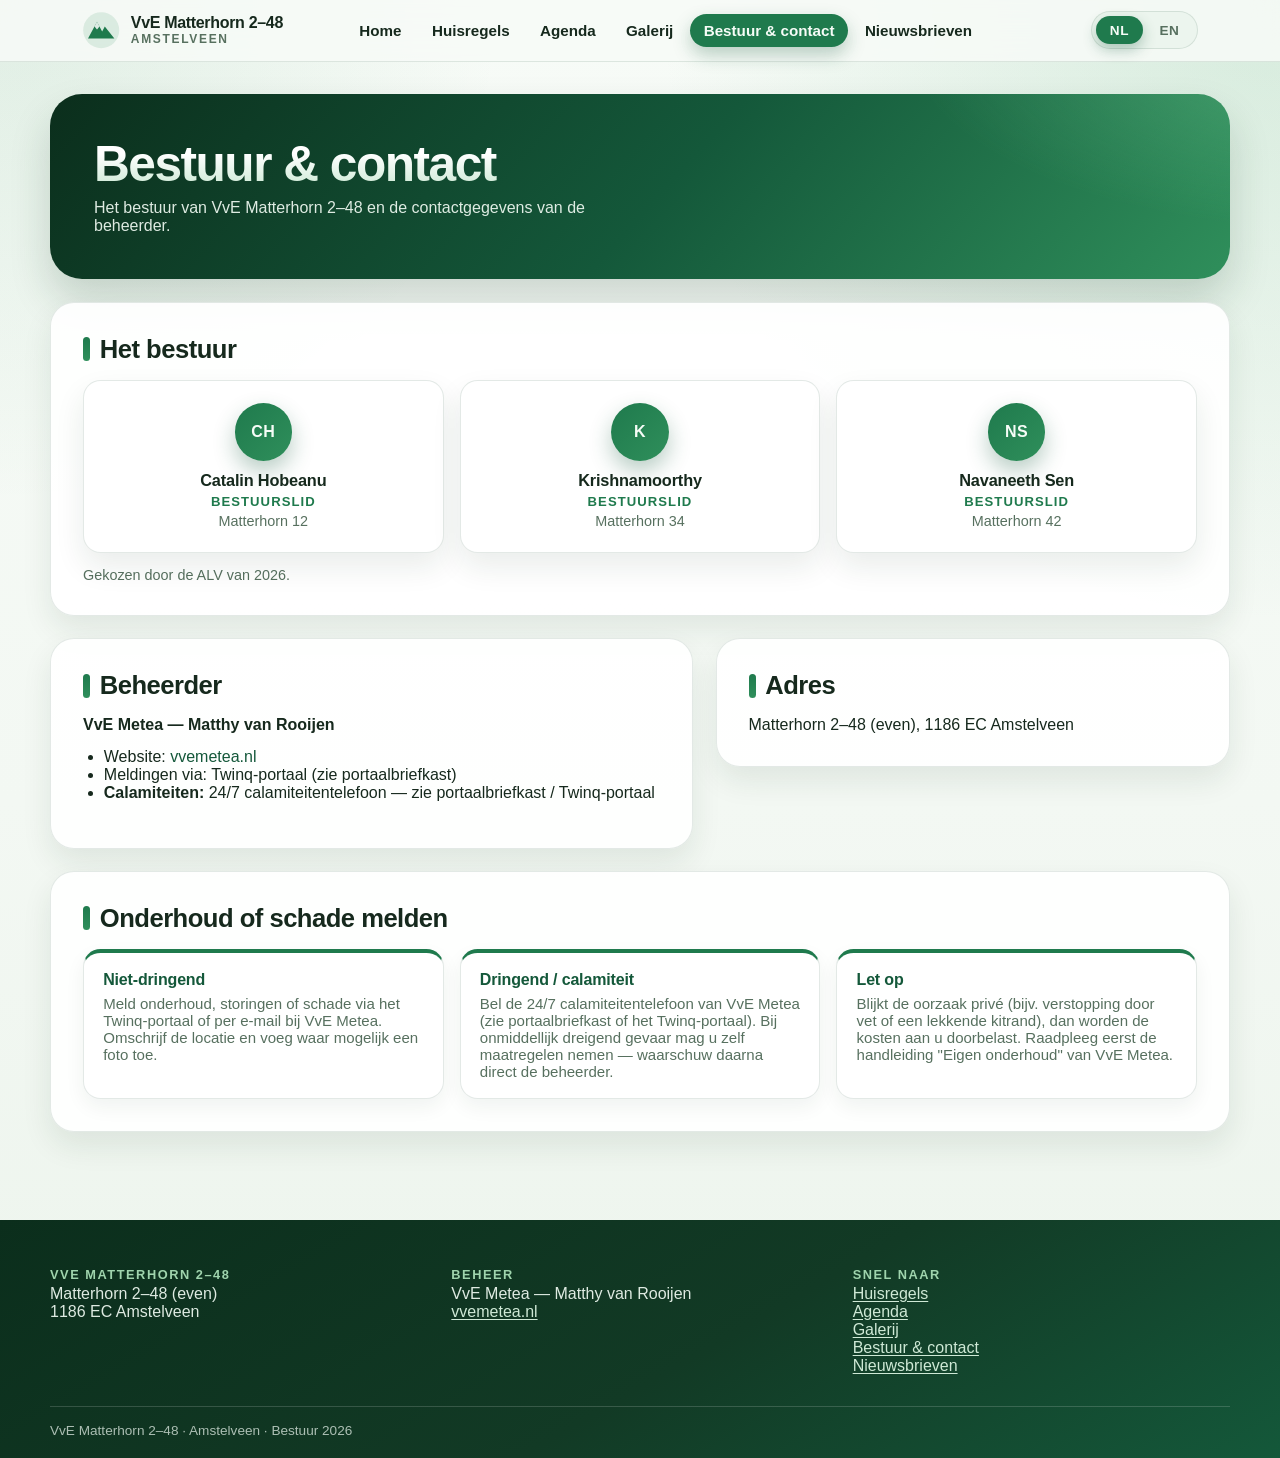
==== board.html @ 0aa47cd1 "initial commit" ====
<!DOCTYPE html>
<html lang="nl">
  <head>
    <meta charset="UTF-8" />
    <meta name="viewport" content="width=device-width, initial-scale=1.0" />
    <title>Bestuur &amp; contact | VvE Matterhorn 2-48</title>
    <meta name="description" content="Het bestuur van VvE Matterhorn 2-48, de beheerder VvE Metea en hoe u onderhoud of schade meldt." />
    <link rel="stylesheet" href="./assets/site.css" />
    <script src="./assets/marked-18.0.5.min.js"></script>
    <script type="module" src="./assets/board.mjs"></script>
  </head>
  <body>
    <header class="site-header" data-site-header></header>
    <main class="page-shell">
      <noscript>
        <p class="loading-state">
          JavaScript is nodig om deze pagina te laden. Schakel JavaScript in of vraag het bestuur om een kopie.
        </p>
      </noscript>
      <div class="page-frame page-frame-single" data-board>
        <p class="loading-state">Laden...</p>
      </div>
    </main>
    <footer class="site-footer" data-site-footer></footer>
  </body>
</html>
---- assets/site.css ----
:root {
  color-scheme: light;
  --page-bg: #f3f8f3;
  --page-glow: rgba(98, 180, 128, 0.22);
  --surface: rgba(255, 255, 255, 0.92);
  --surface-strong: #ffffff;
  --surface-soft: #ecf5ee;
  --border: rgba(31, 77, 48, 0.12);
  --border-strong: rgba(31, 77, 48, 0.22);
  --text-main: #16291d;
  --text-muted: #57705f;
  --text-inverse: #f6fcf7;
  --brand: #1f7a4d;
  --brand-strong: #14583a;
  --brand-deep: #0b2e1c;
  --brand-soft: rgba(31, 122, 77, 0.12);

  /* Section tones */
  --tone-do: #15803d;
  --tone-do-strong: #166534;
  --tone-do-soft: #ecfdf3;
  --tone-do-border: rgba(21, 128, 61, 0.28);
  --tone-dont: #c2342c;
  --tone-dont-strong: #991b1b;
  --tone-dont-soft: #fef2f2;
  --tone-dont-border: rgba(194, 52, 44, 0.28);
  --tone-info: #0f766e;
  --tone-info-strong: #115e59;
  --tone-info-soft: #ecfbf8;
  --tone-info-border: rgba(15, 118, 110, 0.26);
  --tone-contact: #a16207;
  --tone-contact-strong: #854d0e;
  --tone-contact-soft: #fefae8;
  --tone-contact-border: rgba(161, 98, 7, 0.26);

  --shadow-soft: 0 20px 45px rgba(18, 56, 34, 0.12);
  --shadow-card: 0 14px 30px rgba(18, 56, 34, 0.09);
  --shadow-float: 0 22px 40px rgba(18, 56, 34, 0.18);
  --radius-hero: 2rem;
  --radius-panel: 1.5rem;
  --radius-card: 1.1rem;
  --content-width: 1180px;
  --ease-spring: cubic-bezier(0.32, 0.72, 0.24, 1);
  font-family: Inter, "Segoe UI", Roboto, Helvetica, Arial, sans-serif;
}

*,
*::before,
*::after {
  box-sizing: border-box;
}

html {
  scroll-behavior: smooth;
  scroll-padding-top: 5.5rem;
}

body {
  margin: 0;
  min-height: 100vh;
  line-height: 1.6;
  color: var(--text-main);
  background:
    radial-gradient(circle at top right, var(--page-glow), transparent 32%),
    radial-gradient(circle at top left, rgba(21, 128, 61, 0.1), transparent 26%),
    linear-gradient(180deg, #f7fbf7 0%, var(--page-bg) 55%, #ecf4ec 100%);
}

body,
button,
input,
textarea,
select {
  font: inherit;
}

a {
  color: var(--brand-strong);
  text-decoration: none;
}

a:hover {
  text-decoration: underline;
}

button {
  cursor: pointer;
}

img {
  max-width: 100%;
}

p,
ul,
ol {
  margin-block: 0.85rem;
}

ul,
ol {
  padding-left: 1.3rem;
}

:focus-visible {
  outline: 3px solid rgba(31, 122, 77, 0.45);
  outline-offset: 3px;
  border-radius: 0.4rem;
}

[hidden] {
  display: none !important;
}

.visually-hidden {
  position: absolute;
  width: 1px;
  height: 1px;
  padding: 0;
  margin: -1px;
  overflow: hidden;
  clip: rect(0, 0, 0, 0);
  white-space: nowrap;
  border: 0;
}

.page-shell {
  min-height: 60vh;
  padding: clamp(1rem, 2.5vw, 2rem);
}

.page-frame {
  width: min(100%, var(--content-width));
  margin: 0 auto;
  display: grid;
  gap: 1.4rem;
  align-items: start;
}

.loading-state,
.notice-error-state,
.notice-error-inline {
  margin: 0;
  padding: 1.15rem 1.25rem;
  background: var(--surface);
  border: 1px solid var(--border);
  border-radius: var(--radius-panel);
  box-shadow: var(--shadow-card);
}

.notice-error-state,
.notice-error-inline {
  display: grid;
  gap: 0.9rem;
}

.notice-error-state button,
.notice-error-inline button {
  justify-self: start;
  border: 0;
  border-radius: 999px;
  padding: 0.7rem 1.2rem;
  font-weight: 700;
  background: var(--brand);
  color: var(--text-inverse);
  transition: transform 180ms var(--ease-spring), box-shadow 180ms ease;
}

.notice-error-state button:hover,
.notice-error-inline button:hover {
  transform: translateY(-2px);
  box-shadow: 0 12px 24px rgba(20, 88, 58, 0.3);
}

/* ---- Entrance animation ------------------------------------------------ */

@keyframes rise-in {
  from {
    opacity: 0;
    transform: translateY(14px);
  }
  to {
    opacity: 1;
    transform: translateY(0);
  }
}

.hero,
.jump-card,
.section-card,
.home-hero,
.page-hero,
.home-panel,
.announcement-card,
.quick-link-card,
.gallery-tile,
.board-card,
.newsletter-card,
.report-step {
  animation: rise-in 600ms var(--ease-spring) both;
  animation-delay: calc(var(--stagger, 0) * 70ms);
}

/* ---- Site header ---------------------------------------------------------- */

.site-header {
  position: sticky;
  top: 0;
  z-index: 40;
  background: rgba(247, 251, 247, 0.86);
  backdrop-filter: blur(16px);
  -webkit-backdrop-filter: blur(16px);
  border-bottom: 1px solid var(--border);
}

.site-header-inner {
  width: min(100%, var(--content-width));
  margin: 0 auto;
  padding: 0.7rem clamp(1rem, 2.5vw, 2rem);
  display: flex;
  align-items: center;
  gap: 1.25rem;
}

.site-brand {
  display: inline-flex;
  align-items: center;
  gap: 0.65rem;
  color: var(--text-main);
}

.site-brand:hover {
  text-decoration: none;
}

.site-brand-mark {
  display: inline-flex;
  width: 2.4rem;
  height: 2.4rem;
  color: var(--brand);
}

.site-brand-mark svg {
  width: 100%;
  height: 100%;
}

.site-brand-text {
  display: grid;
  line-height: 1.15;
}

.site-brand-name {
  font-weight: 800;
  letter-spacing: -0.02em;
  white-space: nowrap;
}

.site-brand-sub {
  font-size: 0.75rem;
  font-weight: 600;
  letter-spacing: 0.14em;
  text-transform: uppercase;
  color: var(--text-muted);
}

.site-nav {
  display: none;
  align-items: center;
  gap: 0.2rem;
  margin-inline: auto;
}

.site-nav-link {
  padding: 0.5rem 0.85rem;
  border-radius: 999px;
  font-weight: 600;
  font-size: 0.95rem;
  color: var(--text-main);
  transition: background-color 200ms ease, color 200ms ease;
  white-space: nowrap;
}

.site-nav-link:hover {
  background: var(--surface-soft);
  text-decoration: none;
}

.site-nav-link.is-active {
  background: var(--brand);
  color: var(--text-inverse);
  box-shadow: 0 8px 18px rgba(20, 88, 58, 0.28);
}

.site-header-actions {
  display: flex;
  align-items: center;
  gap: 0.7rem;
  margin-left: auto;
}

/* Language switch (light header context) */
.lang-switch {
  display: inline-flex;
  padding: 0.25rem;
  gap: 0.2rem;
  border-radius: 999px;
  background: var(--surface-soft);
  border: 1px solid var(--border);
}

.lang-btn {
  border: 0;
  border-radius: 999px;
  padding: 0.4rem 0.85rem;
  font-weight: 800;
  font-size: 0.85rem;
  letter-spacing: 0.04em;
  color: var(--text-muted);
  background: transparent;
  transition: background-color 220ms ease, color 220ms ease, transform 220ms var(--ease-spring);
}

.lang-btn:hover {
  color: var(--brand-strong);
  transform: translateY(-1px);
}

.lang-btn.is-active {
  background: var(--brand);
  color: var(--text-inverse);
  box-shadow: 0 6px 14px rgba(20, 88, 58, 0.3);
}

.menu-toggle {
  display: inline-flex;
  flex-direction: column;
  justify-content: center;
  gap: 5px;
  width: 2.7rem;
  height: 2.7rem;
  padding: 0.6rem;
  border: 1px solid var(--border);
  border-radius: 0.85rem;
  background: var(--surface-strong);
}

.menu-toggle-bar {
  height: 2px;
  border-radius: 2px;
  background: var(--brand-strong);
  transition: transform 240ms var(--ease-spring), opacity 200ms ease;
}

.menu-toggle.is-open .menu-toggle-bar:nth-child(1) {
  transform: translateY(7px) rotate(45deg);
}

.menu-toggle.is-open .menu-toggle-bar:nth-child(2) {
  opacity: 0;
}

.menu-toggle.is-open .menu-toggle-bar:nth-child(3) {
  transform: translateY(-7px) rotate(-45deg);
}

.site-menu {
  display: grid;
  gap: 0.25rem;
  padding: 0.75rem clamp(1rem, 2.5vw, 2rem) 1rem;
  border-top: 1px solid var(--border);
  background: rgba(247, 251, 247, 0.97);
}

.site-menu .site-nav-link {
  display: block;
  border-radius: 0.85rem;
}

@media (min-width: 64rem) {
  .site-nav {
    display: flex;
  }

  .menu-toggle,
  .site-menu {
    display: none !important;
  }
}

/* ---- Site footer ---------------------------------------------------------- */

.site-footer {
  margin-top: clamp(2rem, 5vw, 3.5rem);
  padding: clamp(1.5rem, 4vw, 2.75rem) clamp(1rem, 2.5vw, 2rem) 1.25rem;
  background: linear-gradient(150deg, var(--brand-deep) 0%, #123a25 55%, var(--brand-strong) 100%);
  color: rgba(240, 250, 242, 0.92);
}

.site-footer a {
  color: #cfe9d6;
  text-decoration: underline;
  text-underline-offset: 2px;
}

.site-footer a:hover {
  color: #ffffff;
}

.site-footer-inner {
  width: min(100%, var(--content-width));
  margin: 0 auto;
  display: grid;
  gap: 1.5rem;
  grid-template-columns: repeat(auto-fit, minmax(13rem, 1fr));
}

.site-footer-title {
  margin: 0 0 0.4rem;
  font-size: 0.8rem;
  font-weight: 800;
  letter-spacing: 0.12em;
  text-transform: uppercase;
  color: #9fd4ad;
}

.site-footer-col p {
  margin: 0.2rem 0;
}

.site-footer-note {
  width: min(100%, var(--content-width));
  margin: 1.75rem auto 0;
  padding-top: 1rem;
  border-top: 1px solid rgba(255, 255, 255, 0.16);
  font-size: 0.85rem;
  color: rgba(240, 250, 242, 0.7);
}

/* ---- Buttons ----------------------------------------------------------------- */

.btn {
  display: inline-flex;
  align-items: center;
  gap: 0.45rem;
  padding: 0.75rem 1.4rem;
  border-radius: 999px;
  font-weight: 700;
  transition: transform 180ms var(--ease-spring), box-shadow 180ms ease, background-color 180ms ease;
}

.btn:hover {
  transform: translateY(-2px);
  text-decoration: none;
}

.btn-light {
  background: var(--surface-strong);
  color: var(--brand-strong);
  box-shadow: 0 12px 26px rgba(8, 30, 18, 0.35);
}

.btn-ghost {
  border: 1.5px solid rgba(255, 255, 255, 0.55);
  color: var(--text-inverse);
  background: rgba(255, 255, 255, 0.08);
  backdrop-filter: blur(8px);
}

.btn-ghost:hover {
  background: rgba(255, 255, 255, 0.16);
}

.btn-solid {
  background: var(--brand);
  color: var(--text-inverse);
  box-shadow: 0 10px 22px rgba(20, 88, 58, 0.28);
}

/* ---- Home hero ------------------------------------------------------------------ */

.home-hero {
  position: relative;
  overflow: hidden;
  display: grid;
  gap: clamp(1.5rem, 3.5vw, 3rem);
  padding: clamp(1.5rem, 4vw, 3.25rem);
  border-radius: var(--radius-hero);
  background:
    radial-gradient(60rem 24rem at 110% -20%, rgba(122, 215, 160, 0.5), transparent 60%),
    radial-gradient(40rem 22rem at -10% 120%, rgba(8, 38, 22, 0.7), transparent 62%),
    radial-gradient(28rem 16rem at 75% 95%, rgba(94, 200, 140, 0.35), transparent 65%),
    linear-gradient(132deg, var(--brand-deep) 0%, var(--brand-strong) 46%, #2f8f5b 100%);
  color: var(--text-inverse);
  box-shadow: var(--shadow-float);
}

.home-hero::before {
  content: "";
  position: absolute;
  inset: 0;
  background-image: radial-gradient(rgba(255, 255, 255, 0.14) 1px, transparent 1.5px);
  background-size: 26px 26px;
  mask-image: radial-gradient(42rem 26rem at 88% 12%, rgba(0, 0, 0, 0.9), transparent 70%);
  -webkit-mask-image: radial-gradient(42rem 26rem at 88% 12%, rgba(0, 0, 0, 0.9), transparent 70%);
  pointer-events: none;
}

.home-hero > * {
  position: relative;
  z-index: 1;
}

.home-hero-text {
  display: grid;
  gap: 1.1rem;
  align-content: center;
  justify-items: start;
}

.home-hero h1 {
  margin: 0;
  font-size: clamp(2.3rem, 5vw, 3.8rem);
  line-height: 1.04;
  letter-spacing: -0.035em;
  background: linear-gradient(180deg, #ffffff 30%, #c9e8d2 100%);
  -webkit-background-clip: text;
  background-clip: text;
  -webkit-text-fill-color: transparent;
}

.home-hero-lead {
  margin: 0;
  max-width: 56ch;
  color: rgba(240, 250, 242, 0.92);
  font-size: 1.05rem;
}

.home-hero-actions {
  display: flex;
  flex-wrap: wrap;
  gap: 0.75rem;
  margin-top: 0.4rem;
}

.home-hero-photo {
  margin: 0;
  position: relative;
  border-radius: 1.4rem;
  overflow: hidden;
  border: 1px solid rgba(255, 255, 255, 0.28);
  box-shadow: 0 24px 48px rgba(5, 22, 13, 0.45);
  min-height: 14rem;
}

.home-hero-photo img {
  display: block;
  width: 100%;
  height: 100%;
  min-height: 14rem;
  object-fit: cover;
}

.home-hero-photo figcaption {
  position: absolute;
  left: 0;
  right: 0;
  bottom: 0;
  padding: 0.7rem 1.1rem;
  font-size: 0.85rem;
  font-weight: 600;
  color: #ffffff;
  background: linear-gradient(180deg, transparent, rgba(5, 22, 13, 0.75));
}

@media (min-width: 56rem) {
  .home-hero {
    grid-template-columns: minmax(0, 1.1fr) minmax(0, 0.9fr);
    align-items: stretch;
  }
}

/* ---- Page hero (subpages) ---------------------------------------------------------- */

.page-hero {
  position: relative;
  overflow: hidden;
  padding: clamp(1.5rem, 4vw, 2.75rem);
  border-radius: var(--radius-hero);
  background:
    radial-gradient(46rem 20rem at 110% -30%, rgba(122, 215, 160, 0.42), transparent 60%),
    linear-gradient(132deg, var(--brand-deep) 0%, var(--brand-strong) 52%, #2f8f5b 100%);
  color: var(--text-inverse);
  box-shadow: var(--shadow-float);
}

.page-hero h1 {
  margin: 0 0 0.6rem;
  font-size: clamp(2rem, 4.5vw, 3.1rem);
  line-height: 1.05;
  letter-spacing: -0.03em;
  background: linear-gradient(180deg, #ffffff 30%, #c9e8d2 100%);
  -webkit-background-clip: text;
  background-clip: text;
  -webkit-text-fill-color: transparent;
}

.page-hero p {
  margin: 0;
  max-width: 64ch;
  color: rgba(240, 250, 242, 0.92);
}

/* ---- Panels & lists (home, events, board, newsletters) ------------------------------- */

.home-columns {
  display: grid;
  gap: 1.4rem;
}

@media (min-width: 64rem) {
  .home-columns {
    grid-template-columns: minmax(0, 1.25fr) minmax(0, 1fr);
    align-items: start;
  }
}

.home-panel {
  padding: clamp(1.25rem, 2.6vw, 2rem);
  border: 1px solid var(--border);
  border-radius: var(--radius-panel);
  background: var(--surface);
  box-shadow: var(--shadow-card);
}

.panel-title {
  margin: 0 0 1rem;
  display: flex;
  align-items: center;
  gap: 0.6rem;
  font-size: clamp(1.3rem, 2vw, 1.7rem);
  letter-spacing: -0.02em;
}

.panel-title::before {
  content: "";
  width: 0.45rem;
  height: 1.5rem;
  border-radius: 999px;
  background: linear-gradient(180deg, var(--brand), #2f8f5b);
}

.panel-link {
  display: inline-block;
  margin-top: 1rem;
  font-weight: 700;
}

.panel-note {
  margin: 0.9rem 0 0;
  font-size: 0.9rem;
  color: var(--text-muted);
}

.card-prose p:first-child {
  margin-top: 0;
}

.card-prose p:last-child {
  margin-bottom: 0;
}

.announcement-card .card-prose,
.event-body .card-prose,
.report-step .card-prose {
  color: var(--text-muted);
}

/* ---- Building fact grid ------------------------------------------------------- */

.fact-grid {
  display: grid;
  gap: 1rem;
  grid-template-columns: repeat(auto-fit, minmax(min(100%, 13rem), 1fr));
  margin: 0;
}

.fact-item {
  padding: 1rem 1.1rem;
  border: 1px solid var(--border);
  border-left: 4px solid var(--brand);
  border-radius: var(--radius-card);
  background: linear-gradient(180deg, var(--surface-strong), #f6fbf7 100%);
  box-shadow: 0 8px 20px rgba(18, 56, 34, 0.06);
}

.fact-item dt {
  font-size: 0.78rem;
  font-weight: 800;
  letter-spacing: 0.1em;
  text-transform: uppercase;
  color: var(--brand);
}

.fact-item dd {
  margin: 0.25rem 0 0;
  font-weight: 600;
  color: var(--text-main);
}

.empty-state {
  margin: 0;
  padding: 1.5rem 1.25rem;
  border: 1.5px dashed var(--border-strong);
  border-radius: var(--radius-card);
  background: var(--surface-soft);
  color: var(--text-muted);
  text-align: center;
}

/* ---- Announcements ---------------------------------------------------------------------- */

.announcement-list {
  display: grid;
  gap: 0.9rem;
}

.announcement-card {
  padding: 1.05rem 1.2rem;
  border: 1px solid var(--border);
  border-left: 4px solid var(--brand);
  border-radius: var(--radius-card);
  background: var(--surface-strong);
  box-shadow: 0 8px 20px rgba(18, 56, 34, 0.06);
  transition: transform 200ms var(--ease-spring), box-shadow 200ms ease;
}

.announcement-card:hover {
  transform: translateY(-2px);
  box-shadow: var(--shadow-card);
}

.announcement-meta {
  display: flex;
  align-items: center;
  flex-wrap: wrap;
  gap: 0.6rem;
  margin-bottom: 0.5rem;
  font-size: 0.82rem;
}

.announcement-tag {
  padding: 0.2rem 0.7rem;
  border-radius: 999px;
  background: var(--brand-soft);
  color: var(--brand-strong);
  font-weight: 700;
}

.announcement-pin {
  font-weight: 700;
  color: var(--tone-contact);
}

.announcement-meta time {
  margin-left: auto;
  color: var(--text-muted);
}

.announcement-card h3 {
  margin: 0 0 0.35rem;
  font-size: 1.08rem;
  letter-spacing: -0.01em;
}

.announcement-card p {
  margin: 0;
  color: var(--text-muted);
}

/* ---- Events ----------------------------------------------------------------------------------- */

.event-list {
  display: grid;
  gap: 0.9rem;
}

.event-item {
  display: flex;
  gap: 1rem;
  padding: 1.05rem 1.2rem;
  border: 1px solid var(--border);
  border-radius: var(--radius-card);
  background: var(--surface-strong);
  box-shadow: 0 8px 20px rgba(18, 56, 34, 0.06);
}

.event-date {
  flex: none;
  align-self: start;
  min-width: 7.5rem;
  padding: 0.5rem 0.8rem;
  border-radius: 0.85rem;
  background: var(--tone-do-soft);
  border: 1px solid var(--tone-do-border);
  color: var(--tone-do-strong);
  font-weight: 700;
  font-size: 0.88rem;
  text-align: center;
}

.event-item.is-past {
  opacity: 0.78;
}

.event-item.is-past .event-date {
  background: var(--surface-soft);
  border-color: var(--border);
  color: var(--text-muted);
}

.event-body {
  min-width: 0;
}

.event-body h3 {
  margin: 0 0 0.25rem;
  font-size: 1.05rem;
  letter-spacing: -0.01em;
}

.event-location {
  margin: 0 0 0.35rem;
  font-size: 0.85rem;
  font-weight: 600;
  color: var(--text-muted);
}

.event-body p:last-child {
  margin: 0;
  color: var(--text-muted);
}

@media (max-width: 40rem) {
  .event-item {
    flex-direction: column;
    gap: 0.6rem;
  }

  .event-date {
    align-self: flex-start;
  }
}

/* ---- Quick links (home) -------------------------------------------------------------------------- */

.quick-links {
  display: grid;
  gap: 1rem;
}

.quick-links-grid {
  display: grid;
  gap: 1rem;
  grid-template-columns: repeat(auto-fit, minmax(min(100%, 13.5rem), 1fr));
}

.quick-link-card {
  position: relative;
  display: grid;
  gap: 0.2rem;
  padding: 1.1rem 1.2rem;
  border: 1px solid var(--border);
  border-left: 4px solid var(--brand);
  border-radius: var(--radius-card);
  background: linear-gradient(180deg, var(--surface-strong), #f6fbf7 100%);
  box-shadow: var(--shadow-card);
  color: var(--text-main);
  transition: transform 200ms var(--ease-spring), box-shadow 200ms ease;
}

.quick-link-card:hover {
  transform: translateY(-3px);
  box-shadow: var(--shadow-soft);
  text-decoration: none;
}

.quick-link-card:hover .jump-card-arrow {
  transform: translateX(4px);
  opacity: 1;
}

.quick-link-title {
  font-weight: 700;
  letter-spacing: -0.01em;
}

.quick-link-sub {
  font-size: 0.85rem;
  color: var(--text-muted);
}

.quick-link-card .jump-card-arrow {
  position: absolute;
  top: 1rem;
  right: 1.1rem;
  margin: 0;
}

/* ---- Gallery ----------------------------------------------------------------------------------------- */

.gallery-grid {
  display: grid;
  gap: 1.1rem;
  grid-template-columns: repeat(auto-fill, minmax(min(100%, 16rem), 1fr));
}

.gallery-tile {
  display: grid;
  padding: 0;
  border: 1px solid var(--border);
  border-radius: var(--radius-card);
  background: var(--surface-strong);
  box-shadow: var(--shadow-card);
  overflow: hidden;
  text-align: left;
  transition: transform 220ms var(--ease-spring), box-shadow 220ms ease;
}

.gallery-tile:hover {
  transform: translateY(-4px);
  box-shadow: var(--shadow-soft);
}

.gallery-tile img {
  display: block;
  width: 100%;
  aspect-ratio: 4 / 3;
  object-fit: cover;
  transition: transform 400ms var(--ease-spring);
}

.gallery-tile:hover img {
  transform: scale(1.04);
}

.gallery-caption {
  padding: 0.75rem 0.95rem;
  font-size: 0.88rem;
  font-weight: 600;
  color: var(--text-muted);
}

.gallery-lightbox {
  border: 0;
  padding: 0;
  border-radius: 1.25rem;
  background: var(--surface-strong);
  box-shadow: var(--shadow-float);
  max-width: min(92vw, 64rem);
}

.gallery-lightbox::backdrop {
  background: rgba(8, 24, 14, 0.72);
  backdrop-filter: blur(6px);
}

.gallery-lightbox-figure {
  margin: 0;
}

.gallery-lightbox-figure img {
  display: block;
  max-width: 100%;
  max-height: 78vh;
  object-fit: contain;
}

.gallery-lightbox-figure figcaption {
  padding: 0.85rem 1.2rem;
  font-weight: 600;
  color: var(--text-muted);
}

.gallery-lightbox-close {
  position: absolute;
  top: 0.7rem;
  right: 0.7rem;
  width: 2.4rem;
  height: 2.4rem;
  border: 0;
  border-radius: 999px;
  background: rgba(8, 24, 14, 0.65);
  color: #ffffff;
  font-size: 1rem;
  font-weight: 700;
}

/* ---- Board & contact ------------------------------------------------------------------------------------ */

.board-grid {
  display: grid;
  gap: 1rem;
  grid-template-columns: repeat(auto-fit, minmax(min(100%, 12.5rem), 1fr));
}

.board-card {
  display: grid;
  justify-items: center;
  gap: 0.25rem;
  padding: 1.4rem 1.1rem;
  border: 1px solid var(--border);
  border-radius: var(--radius-card);
  background: var(--surface-strong);
  box-shadow: var(--shadow-card);
  text-align: center;
}

.board-avatar {
  display: inline-flex;
  align-items: center;
  justify-content: center;
  width: 3.6rem;
  height: 3.6rem;
  margin-bottom: 0.4rem;
  border-radius: 999px;
  background: linear-gradient(135deg, var(--brand) 0%, #2f8f5b 100%);
  color: var(--text-inverse);
  font-weight: 800;
  letter-spacing: 0.04em;
  box-shadow: 0 10px 22px rgba(20, 88, 58, 0.3);
}

.board-card h3 {
  margin: 0;
  font-size: 1.02rem;
  letter-spacing: -0.01em;
}

.board-role {
  margin: 0;
  font-size: 0.82rem;
  font-weight: 700;
  text-transform: uppercase;
  letter-spacing: 0.08em;
  color: var(--brand);
}

.board-unit {
  margin: 0;
  font-size: 0.9rem;
  color: var(--text-muted);
}

.report-steps {
  display: grid;
  gap: 1rem;
  grid-template-columns: repeat(auto-fit, minmax(min(100%, 15rem), 1fr));
}

.report-step {
  padding: 1.1rem 1.2rem;
  border: 1px solid var(--border);
  border-top: 4px solid var(--brand);
  border-radius: var(--radius-card);
  background: var(--surface-strong);
  box-shadow: 0 8px 20px rgba(18, 56, 34, 0.06);
}

.report-step h3 {
  margin: 0 0 0.4rem;
  font-size: 1rem;
  letter-spacing: -0.01em;
  color: var(--brand-strong);
}

.report-step p {
  margin: 0;
  font-size: 0.94rem;
  color: var(--text-muted);
}

/* ---- Newsletters ------------------------------------------------------------------------------------------- */

.newsletter-list {
  display: grid;
  gap: 0.9rem;
}

.newsletter-card {
  display: flex;
  align-items: center;
  gap: 1rem;
  padding: 1.05rem 1.2rem;
  border: 1px solid var(--border);
  border-left: 4px solid var(--brand);
  border-radius: var(--radius-card);
  background: var(--surface-strong);
  box-shadow: 0 8px 20px rgba(18, 56, 34, 0.06);
}

.newsletter-text {
  min-width: 0;
  margin-right: auto;
}

.newsletter-card h3 {
  margin: 0 0 0.15rem;
  font-size: 1.02rem;
  letter-spacing: -0.01em;
}

.newsletter-card time {
  font-size: 0.85rem;
  color: var(--text-muted);
}

/* ---- Rules page hero ------------------------------------------------------------------------------------------ */

.hero {
  position: relative;
  overflow: hidden;
  padding: clamp(1.5rem, 4vw, 3rem);
  border-radius: var(--radius-hero);
  background:
    radial-gradient(60rem 24rem at 110% -20%, rgba(122, 215, 160, 0.5), transparent 60%),
    radial-gradient(40rem 22rem at -10% 120%, rgba(8, 38, 22, 0.7), transparent 62%),
    radial-gradient(28rem 16rem at 75% 95%, rgba(94, 200, 140, 0.35), transparent 65%),
    linear-gradient(132deg, var(--brand-deep) 0%, var(--brand-strong) 46%, #2f8f5b 100%);
  color: var(--text-inverse);
  box-shadow: var(--shadow-float);
}

.hero::before {
  content: "";
  position: absolute;
  inset: 0;
  background-image: radial-gradient(rgba(255, 255, 255, 0.14) 1px, transparent 1.5px);
  background-size: 26px 26px;
  mask-image: radial-gradient(42rem 26rem at 88% 12%, rgba(0, 0, 0, 0.9), transparent 70%);
  -webkit-mask-image: radial-gradient(42rem 26rem at 88% 12%, rgba(0, 0, 0, 0.9), transparent 70%);
  pointer-events: none;
}

.hero::after {
  content: "";
  position: absolute;
  width: 22rem;
  height: 22rem;
  border-radius: 999px;
  border: 1.5px solid rgba(255, 255, 255, 0.14);
  top: -9rem;
  right: -6rem;
  box-shadow: 0 0 0 3.5rem rgba(255, 255, 255, 0.04);
  pointer-events: none;
}

.hero > * {
  position: relative;
  z-index: 1;
}

.hero-top {
  display: flex;
  align-items: center;
  justify-content: space-between;
  gap: 1rem;
  flex-wrap: wrap;
  margin-bottom: clamp(1.1rem, 3vw, 2rem);
}

.hero-badge {
  display: inline-flex;
  align-items: center;
  padding: 0.4rem 0.95rem;
  border-radius: 999px;
  border: 1px solid rgba(255, 255, 255, 0.32);
  background: rgba(255, 255, 255, 0.12);
  font-size: 0.85rem;
  font-weight: 700;
  letter-spacing: 0.06em;
  text-transform: uppercase;
  backdrop-filter: blur(8px);
}

.hero h1 {
  margin: 0 0 1.4rem;
  font-size: clamp(2.4rem, 5.5vw, 4.2rem);
  line-height: 1.02;
  letter-spacing: -0.035em;
  background: linear-gradient(180deg, #ffffff 30%, #c9e8d2 100%);
  -webkit-background-clip: text;
  background-clip: text;
  -webkit-text-fill-color: transparent;
}

.intro-content {
  display: grid;
  grid-template-columns: repeat(auto-fit, minmax(min(100%, 21rem), 1fr));
  gap: 1rem;
  align-items: stretch;
  color: rgba(240, 250, 242, 0.96);
}

.intro-content a {
  color: #cfe9d6;
  text-decoration: underline;
  text-underline-offset: 2px;
}

.intro-content a:hover {
  color: #ffffff;
}

/* Hero intro blockquotes become frosted-glass meta cards instead of the
   light page-frame blockquote style. */
.hero .intro-content blockquote {
  margin: 0;
  padding: 1.05rem 1.2rem;
  border: 1px solid rgba(255, 255, 255, 0.22);
  border-left: 3px solid rgba(255, 255, 255, 0.55);
  border-radius: 1.1rem;
  background: rgba(255, 255, 255, 0.1);
  color: rgba(240, 250, 242, 0.94);
  backdrop-filter: blur(14px);
  -webkit-backdrop-filter: blur(14px);
  box-shadow: inset 0 1px 0 rgba(255, 255, 255, 0.16), 0 10px 26px rgba(6, 26, 15, 0.22);
  line-height: 1.7;
}

.hero .intro-content blockquote strong {
  color: #ffffff;
}

.hero .intro-content > p {
  margin: 0;
  max-width: 68ch;
}

.intro-content :first-child,
.section-intro :first-child,
.card-body :first-child {
  margin-top: 0;
}

.intro-content :last-child,
.section-intro :last-child,
.card-body :last-child {
  margin-bottom: 0;
}

/* ---- Layout ---------------------------------------------------------------- */

.content-layout,
.content-stack,
.jump-cards-section {
  display: grid;
  gap: 1.4rem;
}

/* ---- Jump cards ------------------------------------------------------------ */

.jump-cards {
  display: grid;
  grid-template-columns: repeat(2, minmax(0, 1fr));
  gap: 1rem;
}

@media (max-width: 40rem) {
  .jump-cards {
    grid-template-columns: 1fr;
  }
}

.jump-card {
  display: flex;
  align-items: center;
  gap: 0.9rem;
  min-height: 4.75rem;
  padding: 1rem 1.1rem;
  border: 1px solid var(--border);
  border-left: 4px solid var(--tone-border, var(--border-strong));
  border-radius: var(--radius-card);
  background: linear-gradient(180deg, var(--surface-strong), #f6fbf7 100%);
  box-shadow: var(--shadow-card);
  color: var(--text-main);
  transition: transform 200ms var(--ease-spring), box-shadow 200ms ease, border-color 200ms ease;
}

.jump-card:hover {
  transform: translateY(-3px);
  border-color: var(--border-strong);
  border-left-color: var(--tone-border, var(--border-strong));
  box-shadow: var(--shadow-soft);
  text-decoration: none;
}

.jump-card:hover .jump-card-arrow {
  transform: translateX(4px);
  opacity: 1;
}

.jump-card-icon {
  flex: none;
  display: inline-flex;
  align-items: center;
  justify-content: center;
  width: 2.6rem;
  height: 2.6rem;
  border-radius: 0.85rem;
  background: var(--tone-soft, var(--surface-soft));
  color: var(--tone-color, var(--brand-strong));
}

.jump-card-icon svg,
.section-icon svg {
  width: 1.35rem;
  height: 1.35rem;
}

.jump-card-text {
  display: grid;
  gap: 0.1rem;
  min-width: 0;
}

.jump-card-title {
  font-weight: 700;
  letter-spacing: -0.01em;
}

.jump-card-count {
  font-size: 0.82rem;
  color: var(--text-muted);
}

.jump-card-arrow {
  margin-left: auto;
  color: var(--tone-color, var(--brand-strong));
  opacity: 0.45;
  transition: transform 200ms var(--ease-spring), opacity 200ms ease;
}

/* ---- Tone mapping ------------------------------------------------------------ */

[data-tone="do"] {
  --tone-color: var(--tone-do);
  --tone-strong: var(--tone-do-strong);
  --tone-soft: var(--tone-do-soft);
  --tone-border: var(--tone-do-border);
}

[data-tone="dont"] {
  --tone-color: var(--tone-dont);
  --tone-strong: var(--tone-dont-strong);
  --tone-soft: var(--tone-dont-soft);
  --tone-border: var(--tone-dont-border);
}

[data-tone="info"] {
  --tone-color: var(--tone-info);
  --tone-strong: var(--tone-info-strong);
  --tone-soft: var(--tone-info-soft);
  --tone-border: var(--tone-info-border);
}

[data-tone="contact"] {
  --tone-color: var(--tone-contact);
  --tone-strong: var(--tone-contact-strong);
  --tone-soft: var(--tone-contact-soft);
  --tone-border: var(--tone-contact-border);
}

/* ---- Section cards ------------------------------------------------------------ */

.section-card {
  padding: clamp(1.25rem, 2.6vw, 2rem);
  border: 1px solid var(--border);
  border-top: 4px solid var(--tone-color, var(--brand));
  border-radius: var(--radius-panel);
  background: var(--surface);
  box-shadow: var(--shadow-card);
}

.section-head {
  display: flex;
  align-items: center;
  gap: 0.95rem;
}

.section-icon {
  flex: none;
  display: inline-flex;
  align-items: center;
  justify-content: center;
  width: 3rem;
  height: 3rem;
  border-radius: 1rem;
  background: var(--tone-soft, var(--surface-soft));
  color: var(--tone-color, var(--brand-strong));
  box-shadow: inset 0 0 0 1px var(--tone-border, var(--border));
}

.section-head-text {
  display: grid;
  gap: 0.1rem;
  min-width: 0;
}

.section-card h2 {
  margin: 0;
  font-size: clamp(1.4rem, 2vw, 1.9rem);
  letter-spacing: -0.02em;
}

.section-count {
  margin: 0;
  font-size: 0.85rem;
  font-weight: 600;
  color: var(--tone-color, var(--text-muted));
}

.section-intro {
  margin-top: 0.95rem;
  color: var(--text-muted);
}

/* ---- Rule cards (horizontal accordion rows) ----------------------------------- */

.rule-cards {
  display: grid;
  gap: 0.75rem;
  margin-top: 1.15rem;
}

.rule-card {
  border: 1px solid var(--border);
  border-radius: var(--radius-card);
  background: var(--surface-strong);
  box-shadow: 0 8px 20px rgba(18, 56, 34, 0.06);
  overflow: hidden;
  transition: border-color 240ms ease, box-shadow 240ms ease;
}

.rule-card:hover {
  border-color: var(--tone-border, var(--border-strong));
  box-shadow: 0 14px 28px rgba(18, 56, 34, 0.1);
}

.rule-card.is-open {
  border-color: var(--tone-border, var(--border-strong));
  box-shadow: 0 16px 34px rgba(18, 56, 34, 0.12);
}

.rule-card-heading {
  margin: 0;
  font-size: 1.05rem;
  letter-spacing: -0.01em;
}

.rule-card-toggle {
  display: flex;
  align-items: center;
  gap: 0.85rem;
  width: 100%;
  padding: 1rem 1.15rem;
  border: 0;
  background: transparent;
  color: var(--text-main);
  text-align: left;
  font-weight: 700;
  font-size: inherit;
  letter-spacing: inherit;
}

.rule-card-toggle:hover .rule-marker {
  transform: scale(1.25);
}

.rule-marker {
  flex: none;
  width: 0.65rem;
  height: 0.65rem;
  border-radius: 999px;
  background: var(--tone-color, var(--brand));
  box-shadow: 0 0 0 4px var(--tone-soft, var(--surface-soft));
  transition: transform 220ms var(--ease-spring);
}

.rule-title {
  flex: 1;
  min-width: 0;
}

.rule-chevron {
  flex: none;
  display: inline-flex;
  align-items: center;
  justify-content: center;
  width: 1.9rem;
  height: 1.9rem;
  border-radius: 999px;
  color: var(--tone-color, var(--brand-strong));
  background: var(--tone-soft, var(--surface-soft));
  transition: transform 320ms var(--ease-spring);
}

.rule-chevron svg {
  width: 1rem;
  height: 1rem;
}

.rule-card.is-open .rule-chevron {
  transform: rotate(180deg);
}

.rule-card-body {
  display: grid;
  grid-template-rows: 0fr;
  transition: grid-template-rows 360ms var(--ease-spring);
}

.rule-card.is-open .rule-card-body {
  grid-template-rows: 1fr;
}

.rule-card-inner {
  min-height: 0;
  overflow: hidden;
}

.rule-card .card-body {
  padding: 0 1.15rem 1.15rem 2.65rem;
  color: var(--text-muted);
  opacity: 0;
  transform: translateY(-6px);
  transition: opacity 280ms ease 60ms, transform 320ms var(--ease-spring) 60ms;
}

.rule-card.is-open .card-body {
  opacity: 1;
  transform: translateY(0);
}

/* ---- Markdown extras inside cards ------------------------------------------------ */

.page-frame table {
  width: 100%;
  margin: 1rem 0;
  border-collapse: separate;
  border-spacing: 0;
  overflow: hidden;
  border: 1px solid var(--border);
  border-radius: 1rem;
  background: var(--surface-strong);
  box-shadow: inset 0 1px 0 rgba(255, 255, 255, 0.75);
}

.page-frame th,
.page-frame td {
  padding: 0.8rem 0.95rem;
  text-align: left;
  border-bottom: 1px solid rgba(31, 77, 48, 0.08);
}

.page-frame th {
  background: var(--surface-soft);
  color: var(--text-main);
  font-weight: 700;
}

.page-frame tr:last-child td {
  border-bottom: 0;
}

.page-frame blockquote {
  margin: 1rem 0;
  padding: 1rem 1.15rem;
  border-left: 4px solid var(--tone-color, var(--brand));
  border-radius: 0 1rem 1rem 0;
  background: var(--tone-soft, #eef7f0);
  color: var(--text-main);
}

/* ---- Update banner (toast) ---------------------------------------------------------- */

@keyframes toast-up {
  from {
    opacity: 0;
    transform: translateY(1.5rem);
  }
  to {
    opacity: 1;
    transform: translateY(0);
  }
}

@keyframes pulse-dot {
  0%,
  100% {
    box-shadow: 0 0 0 0 rgba(185, 232, 196, 0.55);
  }
  50% {
    box-shadow: 0 0 0 7px rgba(185, 232, 196, 0);
  }
}

.update-banner-container {
  position: fixed;
  left: 50%;
  bottom: clamp(1rem, 3vw, 2rem);
  transform: translateX(-50%);
  z-index: 20;
  width: min(92vw, 34rem);
  display: flex;
  justify-content: center;
}

.update-banner {
  display: inline-flex;
  align-items: center;
  gap: 0.85rem;
  padding: 0.8rem 0.9rem 0.8rem 1.2rem;
  border-radius: 999px;
  background: rgba(14, 40, 25, 0.96);
  color: var(--text-inverse);
  box-shadow: var(--shadow-float);
  backdrop-filter: blur(10px);
  animation: toast-up 420ms var(--ease-spring) both;
}

.update-banner-pulse {
  flex: none;
  width: 0.6rem;
  height: 0.6rem;
  border-radius: 999px;
  background: #b9e8c4;
  animation: pulse-dot 1.8s ease-in-out infinite;
}

.update-banner-text {
  font-weight: 600;
}

.update-banner button {
  flex: none;
  border: 0;
  border-radius: 999px;
  padding: 0.6rem 1.05rem;
  font-weight: 700;
  background: var(--surface-strong);
  color: var(--brand-strong);
  transition: transform 180ms var(--ease-spring);
}

.update-banner button:hover {
  transform: translateY(-2px);
}

/* ---- Desktop sidebar nav (rules page) ------------------------------------------------- */

.desktop-nav {
  display: none;
}

.desktop-nav-title {
  margin: 0 0 0.25rem;
  font-size: 0.78rem;
  font-weight: 800;
  letter-spacing: 0.1em;
  text-transform: uppercase;
  color: var(--text-muted);
}

/* ---- Back to top ----------------------------------------------------------------------- */

.back-to-top {
  position: fixed;
  right: clamp(1rem, 3vw, 2rem);
  bottom: clamp(1rem, 3vw, 2rem);
  width: 3.35rem;
  height: 3.35rem;
  display: inline-flex;
  align-items: center;
  justify-content: center;
  border: 0;
  border-radius: 999px;
  background: linear-gradient(135deg, var(--brand) 0%, var(--brand-strong) 100%);
  color: var(--text-inverse);
  box-shadow: var(--shadow-float);
  transition: transform 180ms var(--ease-spring), box-shadow 180ms ease, opacity 180ms ease;
  z-index: 10;
}

.back-to-top:hover {
  transform: translateY(-3px);
}

/* ---- Desktop layout ----------------------------------------------------------------------- */

@media (min-width: 70rem) {
  .page-frame {
    grid-template-columns: minmax(0, 1fr) 17rem;
    column-gap: 1.5rem;
  }

  .page-frame-single {
    grid-template-columns: minmax(0, 1fr);
  }

  .hero,
  .loading-state,
  .notice-error-state,
  .notice-error-inline {
    grid-column: 1 / -1;
  }

  .content-layout {
    grid-column: 1 / -1;
    grid-template-columns: minmax(0, 1fr) 17rem;
    column-gap: 1.5rem;
    align-items: start;
  }

  .content-stack {
    grid-column: 1;
    min-width: 0;
  }

  .desktop-nav {
    grid-column: 2;
    display: grid;
    gap: 0.45rem;
    align-self: start;
    position: sticky;
    top: 5.5rem;
    padding: 1.05rem;
    border: 1px solid var(--border);
    border-radius: 1.25rem;
    background: rgba(255, 255, 255, 0.84);
    backdrop-filter: blur(14px);
    box-shadow: var(--shadow-card);
  }

  .nav-link {
    display: flex;
    align-items: center;
    gap: 0.6rem;
    padding: 0.65rem 0.8rem;
    border: 1px solid transparent;
    border-radius: 0.95rem;
    color: var(--text-main);
    font-weight: 600;
    background: transparent;
    transition: background-color 200ms ease, border-color 200ms ease, transform 200ms var(--ease-spring);
  }

  .nav-dot {
    flex: none;
    width: 0.5rem;
    height: 0.5rem;
    border-radius: 999px;
    background: var(--tone-color, var(--brand));
    opacity: 0.55;
    transition: opacity 200ms ease, transform 200ms var(--ease-spring);
  }

  .nav-link:hover {
    background: var(--tone-soft, var(--surface-soft));
    border-color: var(--tone-border, var(--border));
    text-decoration: none;
    transform: translateX(3px);
  }

  .nav-link.is-active {
    background: var(--tone-soft, var(--surface-soft));
    border-color: var(--tone-border, var(--border-strong));
    color: var(--tone-strong, var(--brand-strong));
  }

  .nav-link.is-active .nav-dot {
    opacity: 1;
    transform: scale(1.3);
  }
}

/* ---- Mobile ------------------------------------------------------------------------------ */

@media (max-width: 47.99rem) {
  .page-shell {
    padding-inline: 0.8rem;
  }

  .hero {
    padding: 1.3rem;
  }

  .site-brand-name {
    font-size: 0.95rem;
  }

  .jump-cards {
    grid-template-columns: 1fr;
  }

  .rule-card .card-body {
    padding-left: 1.15rem;
  }

  .update-banner {
    width: 100%;
    justify-content: space-between;
    flex-wrap: wrap;
    border-radius: 1.25rem;
  }
}

/* ---- Reduced motion ------------------------------------------------------------------------- */

@media (prefers-reduced-motion: reduce) {
  html {
    scroll-behavior: auto;
  }

  *,
  *::before,
  *::after {
    animation-duration: 0.01ms !important;
    animation-iteration-count: 1 !important;
    transition-duration: 0.01ms !important;
  }

  .jump-card:hover,
  .nav-link:hover,
  .back-to-top:hover,
  .lang-btn:hover,
  .btn:hover,
  .quick-link-card:hover,
  .gallery-tile:hover,
  .announcement-card:hover,
  .update-banner button:hover {
    transform: none;
  }
}
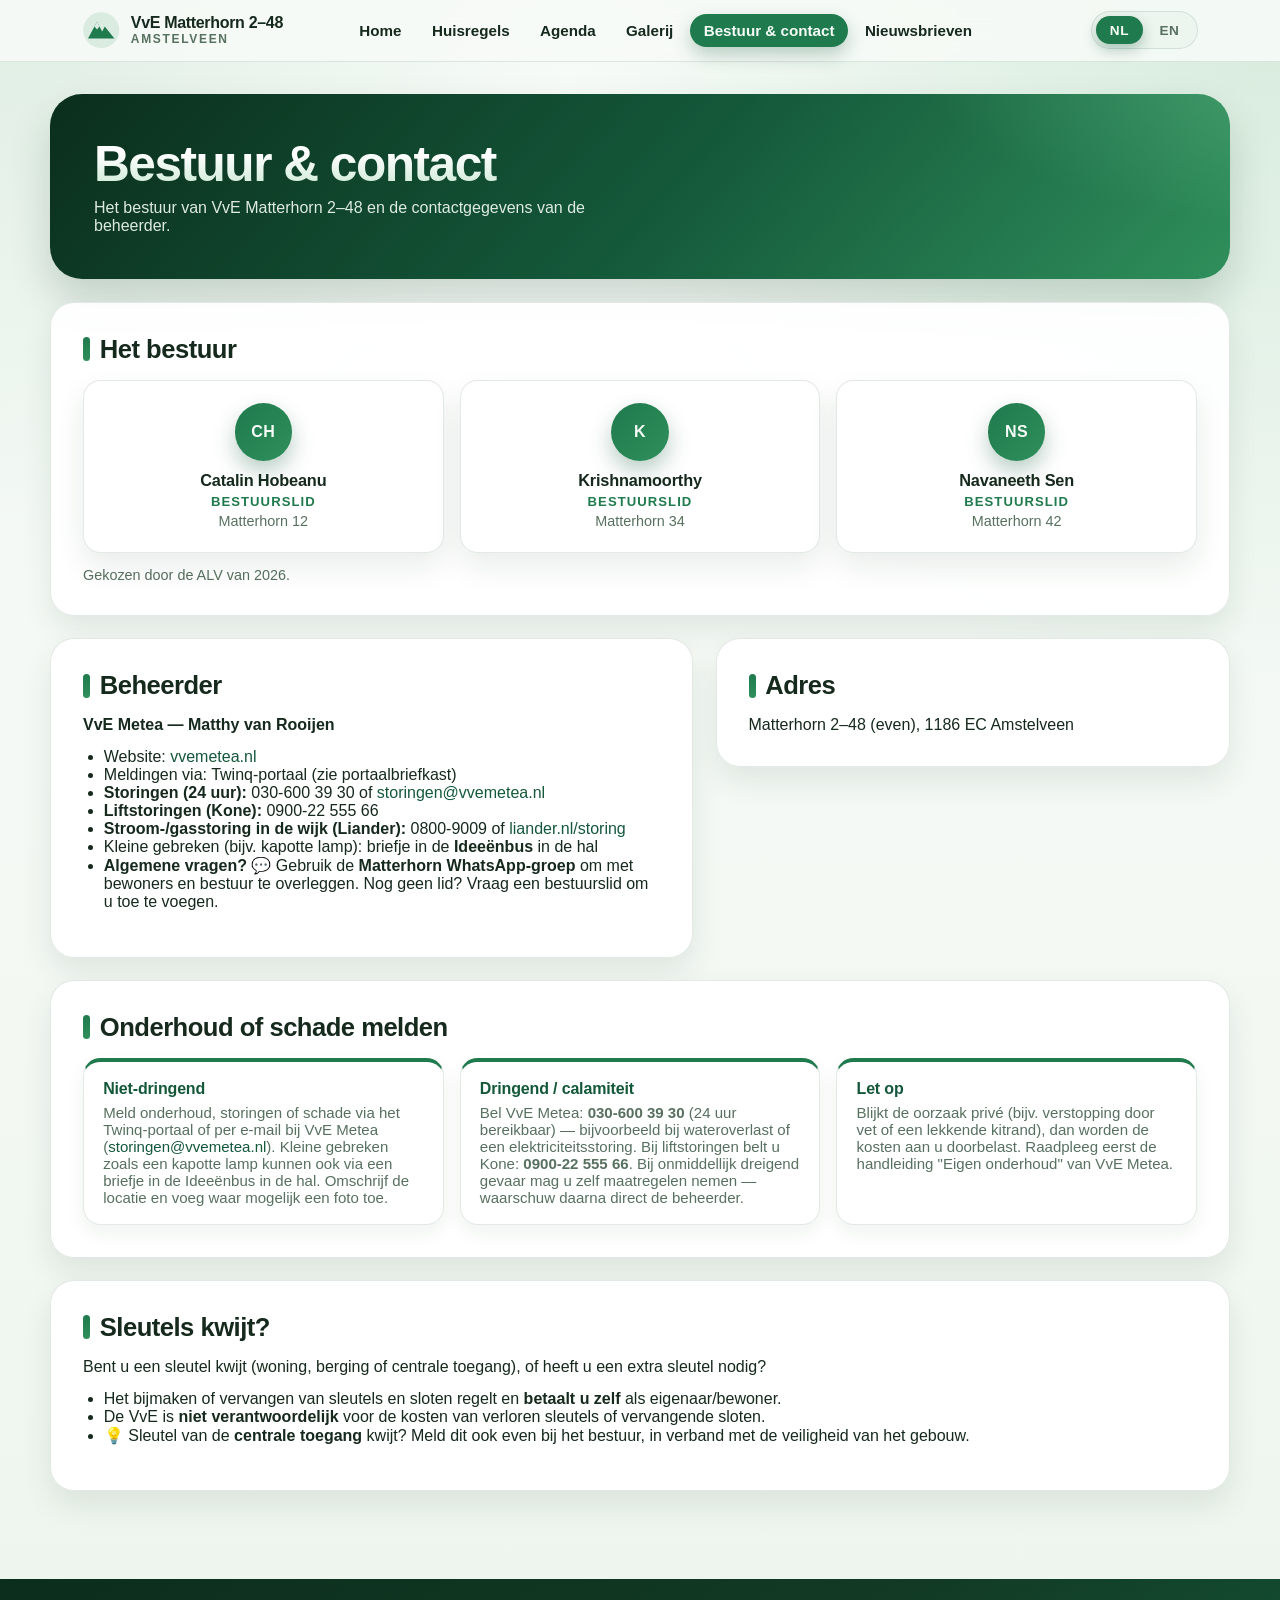
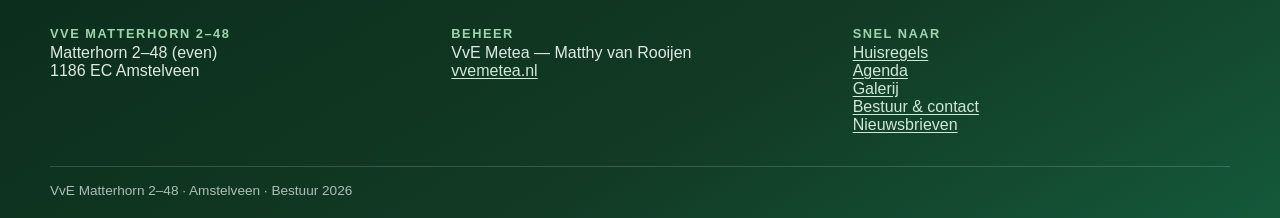
==== commit 66ded1fc: "Updated the rules sections" ====
--- a/board.html
+++ b/board.html
@@ -1,3 +1,4 @@
+<!-- @author nsen <navaneethsen@gmail.com> -->
 <!DOCTYPE html>
 <html lang="nl">
   <head>
--- a/assets/site.css
+++ b/assets/site.css
@@ -1,3 +1,4 @@
+/* @author nsen <navaneethsen@gmail.com> */
 :root {
   color-scheme: light;
   --page-bg: #f3f8f3;
@@ -32,6 +33,10 @@
   --tone-contact-strong: #854d0e;
   --tone-contact-soft: #fefae8;
   --tone-contact-border: rgba(161, 98, 7, 0.26);
+  --tone-home: #4d7c0f;
+  --tone-home-strong: #3f6212;
+  --tone-home-soft: #f7fee7;
+  --tone-home-border: rgba(77, 124, 15, 0.28);
 
   --shadow-soft: 0 20px 45px rgba(18, 56, 34, 0.12);
   --shadow-card: 0 14px 30px rgba(18, 56, 34, 0.09);
@@ -1371,6 +1376,13 @@
   --tone-border: var(--tone-contact-border);
 }
 
+[data-tone="home"] {
+  --tone-color: var(--tone-home);
+  --tone-strong: var(--tone-home-strong);
+  --tone-soft: var(--tone-home-soft);
+  --tone-border: var(--tone-home-border);
+}
+
 /* ---- Section cards ------------------------------------------------------------ */
 
 .section-card {
@@ -1487,6 +1499,25 @@
   transition: transform 220ms var(--ease-spring);
 }
 
+/* Pictogram chip next to a rule, like the icons on the hallway poster. */
+.rule-icon {
+  flex: none;
+  display: inline-flex;
+  align-items: center;
+  justify-content: center;
+  width: 2.35rem;
+  height: 2.35rem;
+  border-radius: 999px;
+  font-size: 1.15rem;
+  background: var(--tone-soft, var(--surface-soft));
+  box-shadow: inset 0 0 0 2px var(--tone-border, var(--border));
+  transition: transform 220ms var(--ease-spring);
+}
+
+.rule-card-toggle:hover .rule-icon {
+  transform: scale(1.08) rotate(-4deg);
+}
+
 .rule-title {
   flex: 1;
   min-width: 0;
@@ -1530,7 +1561,7 @@
 }
 
 .rule-card .card-body {
-  padding: 0 1.15rem 1.15rem 2.65rem;
+  padding: 0 1.15rem 1.15rem 4.35rem;
   color: var(--text-muted);
   opacity: 0;
   transform: translateY(-6px);
